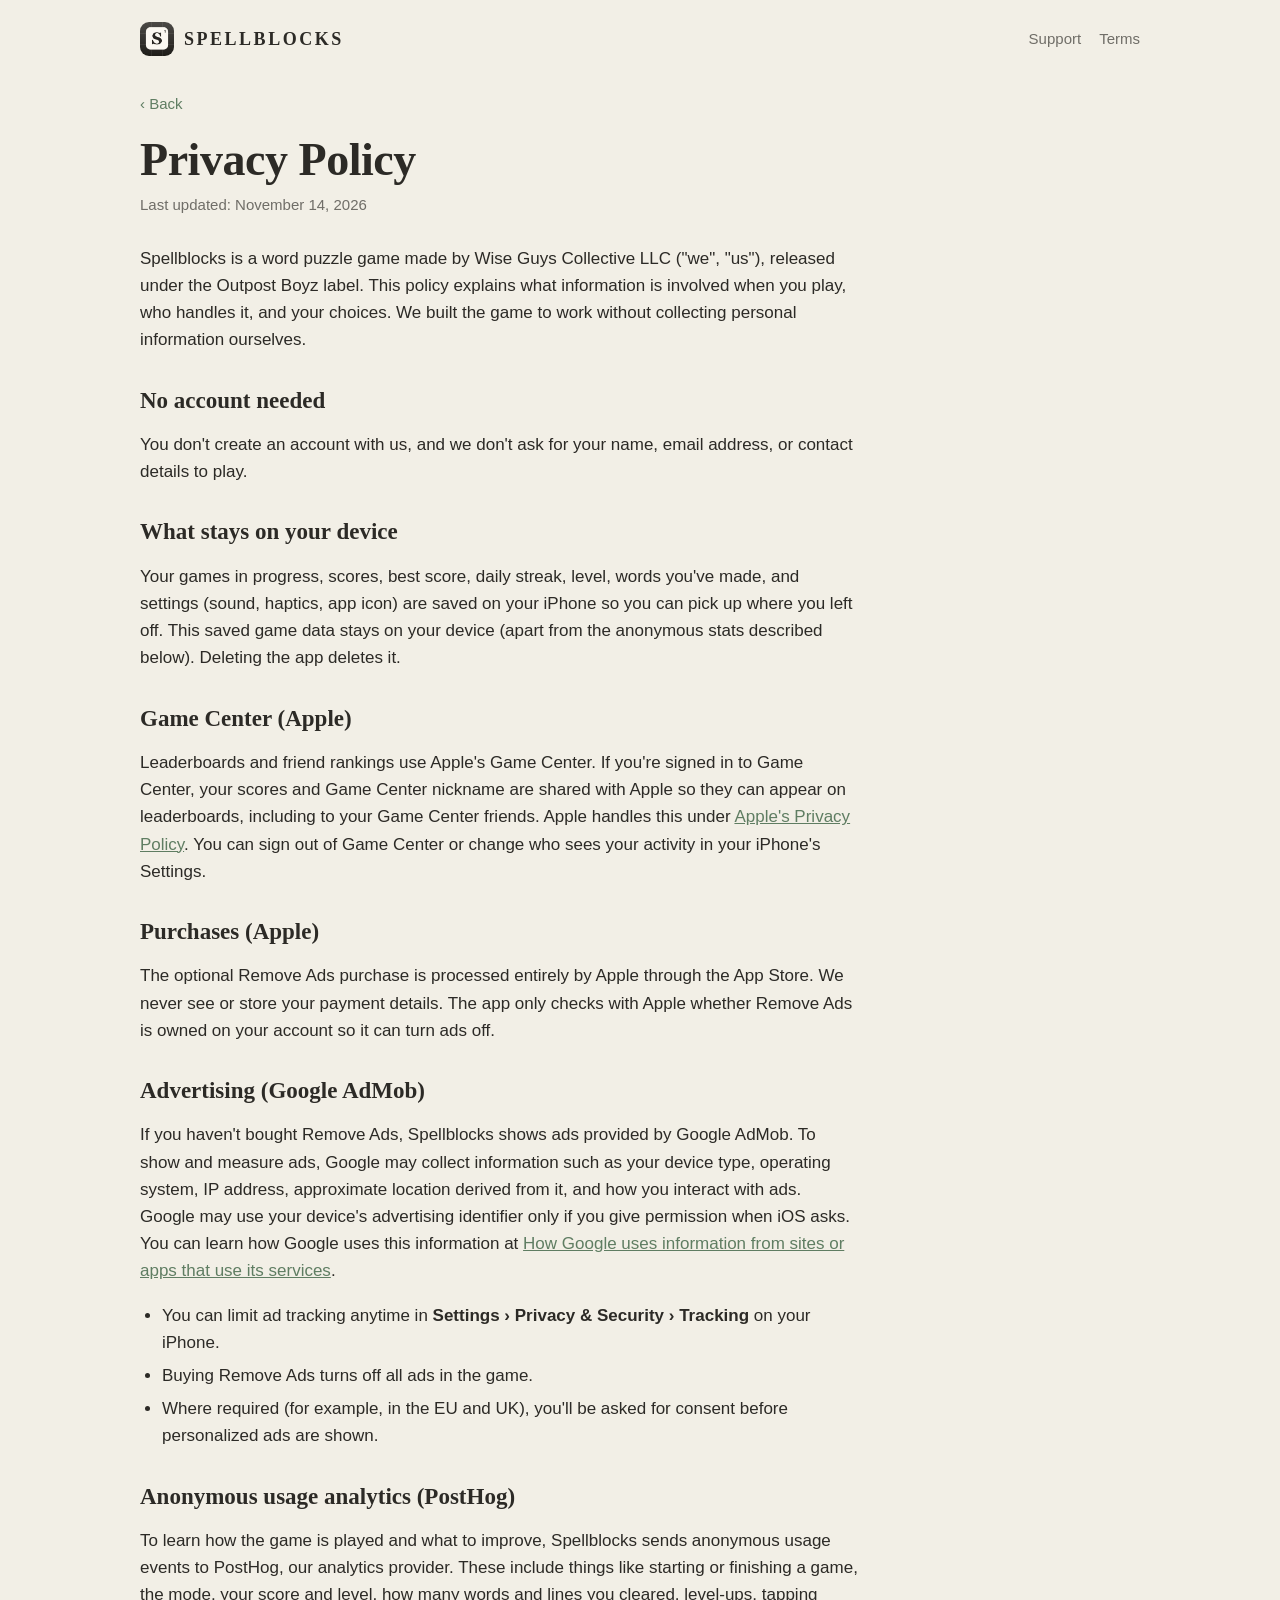
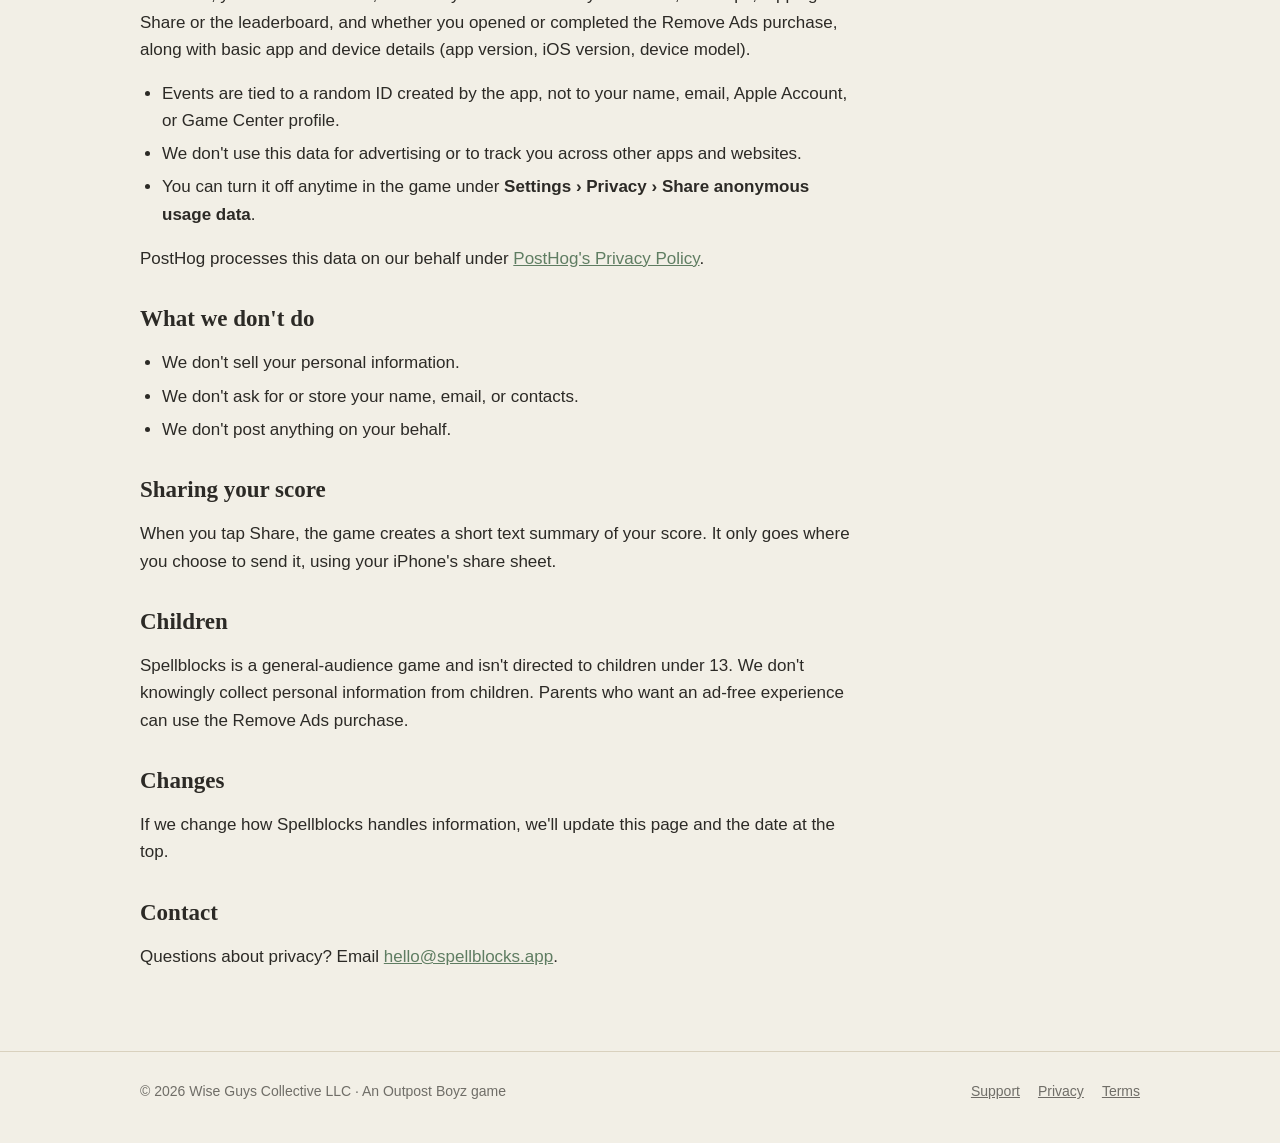
==== privacy.html @ eda9e36d "Add spellblocks.app website (home, privacy, support, terms)" ====
<!doctype html>
<html lang="en">
<head>
  <meta charset="utf-8">
  <meta name="viewport" content="width=device-width, initial-scale=1">
  <title>Privacy Policy — Spellblocks</title>
  <meta name="description" content="How Spellblocks handles your information.">
  <link rel="icon" type="image/png" sizes="32x32" href="favicon-32.png">
  <link rel="apple-touch-icon" href="apple-touch-icon.png">
  <link rel="stylesheet" href="styles.css">
</head>
<body>
  <div class="wrap">
    <header class="nav">
      <a class="brand" href="./"><img src="icon-512.png" alt=""><span class="wordmark">SPELLBLOCKS</span></a>
      <nav class="nav-links"><a href="support.html">Support</a><a href="terms.html">Terms</a></nav>
    </header>

    <main class="doc">
      <a class="back" href="./">‹ Back</a>
      <h1>Privacy Policy</h1>
      <p class="updated">Last updated: November 14, 2026</p>

      <p>Spellblocks is a word puzzle game made by Wise Guys Collective LLC ("we", "us"), released under the Outpost Boyz label. This policy explains what information is involved when you play, who handles it, and your choices. We built the game to work without collecting personal information ourselves.</p>

      <h2>No account needed</h2>
      <p>You don't create an account with us, and we don't ask for your name, email address, or contact details to play.</p>

      <h2>What stays on your device</h2>
      <p>Your games in progress, scores, best score, daily streak, level, words you've made, and settings (sound, haptics, app icon) are saved on your iPhone so you can pick up where you left off. This saved game data stays on your device (apart from the anonymous stats described below). Deleting the app deletes it.</p>

      <h2>Game Center (Apple)</h2>
      <p>Leaderboards and friend rankings use Apple's Game Center. If you're signed in to Game Center, your scores and Game Center nickname are shared with Apple so they can appear on leaderboards, including to your Game Center friends. Apple handles this under <a href="https://www.apple.com/legal/privacy/">Apple's Privacy Policy</a>. You can sign out of Game Center or change who sees your activity in your iPhone's Settings.</p>

      <h2>Purchases (Apple)</h2>
      <p>The optional Remove Ads purchase is processed entirely by Apple through the App Store. We never see or store your payment details. The app only checks with Apple whether Remove Ads is owned on your account so it can turn ads off.</p>

      <h2>Advertising (Google AdMob)</h2>
      <p>If you haven't bought Remove Ads, Spellblocks shows ads provided by Google AdMob. To show and measure ads, Google may collect information such as your device type, operating system, IP address, approximate location derived from it, and how you interact with ads. Google may use your device's advertising identifier only if you give permission when iOS asks. You can learn how Google uses this information at <a href="https://policies.google.com/technologies/partner-sites">How Google uses information from sites or apps that use its services</a>.</p>
      <ul>
        <li>You can limit ad tracking anytime in <strong>Settings › Privacy &amp; Security › Tracking</strong> on your iPhone.</li>
        <li>Buying Remove Ads turns off all ads in the game.</li>
        <li>Where required (for example, in the EU and UK), you'll be asked for consent before personalized ads are shown.</li>
      </ul>

      <h2>Anonymous usage analytics (PostHog)</h2>
      <p>To learn how the game is played and what to improve, Spellblocks sends anonymous usage events to PostHog, our analytics provider. These include things like starting or finishing a game, the mode, your score and level, how many words and lines you cleared, level-ups, tapping Share or the leaderboard, and whether you opened or completed the Remove Ads purchase, along with basic app and device details (app version, iOS version, device model).</p>
      <ul>
        <li>Events are tied to a random ID created by the app, not to your name, email, Apple Account, or Game Center profile.</li>
        <li>We don't use this data for advertising or to track you across other apps and websites.</li>
        <li>You can turn it off anytime in the game under <strong>Settings › Privacy › Share anonymous usage data</strong>.</li>
      </ul>
      <p>PostHog processes this data on our behalf under <a href="https://posthog.com/privacy">PostHog's Privacy Policy</a>.</p>

      <h2>What we don't do</h2>
      <ul>
        <li>We don't sell your personal information.</li>
        <li>We don't ask for or store your name, email, or contacts.</li>
        <li>We don't post anything on your behalf.</li>
      </ul>

      <h2>Sharing your score</h2>
      <p>When you tap Share, the game creates a short text summary of your score. It only goes where you choose to send it, using your iPhone's share sheet.</p>

      <h2>Children</h2>
      <p>Spellblocks is a general-audience game and isn't directed to children under 13. We don't knowingly collect personal information from children. Parents who want an ad-free experience can use the Remove Ads purchase.</p>

      <h2>Changes</h2>
      <p>If we change how Spellblocks handles information, we'll update this page and the date at the top.</p>

      <h2>Contact</h2>
      <p>Questions about privacy? Email <a href="mailto:hello@spellblocks.app">hello@spellblocks.app</a>.</p>
    </main>
  </div>

  <footer>
    <div class="wrap foot">
      <span>© 2026 Wise Guys Collective LLC · An Outpost Boyz game</span>
      <nav><a href="support.html">Support</a><a href="privacy.html">Privacy</a><a href="terms.html">Terms</a></nav>
    </div>
  </footer>
</body>
</html>
---- styles.css ----
/* Spellblocks site — same warm-ivory + serif identity as the app. */
:root {
  --bg: #f2efe6;
  --surface: #fbf8f1;
  --sunk: #ece6d8;
  --fg: #2c2a26;
  --muted: rgba(44, 42, 38, 0.66);
  --line: #d9d1be;
  --sage: #7c9a7e;
  --sage-deep: #5f7d62;
  --emerald: #2e8b6f;
  --sapphire: #3a5fa8;
  --amethyst: #7e57a0;
  --marigold: #e8a93b;
  --candy: #d45c8e;
  --serif: ui-serif, "New York", "Iowan Old Style", Georgia, "Times New Roman", serif;
  --sans: -apple-system, BlinkMacSystemFont, "SF Pro Text", "Segoe UI", Roboto, Helvetica, Arial, sans-serif;
  --radius: 16px;
  --max: 1040px;
}

:root:not([data-theme="light"]) {
  color-scheme: light dark;
}
@media (prefers-color-scheme: dark) {
  :root:not([data-theme="light"]) {
    --bg: #1d1c19;
    --surface: #26241f;
    --sunk: #2f2c26;
    --fg: #f2efe6;
    --muted: rgba(242, 239, 230, 0.68);
    --line: #3d3930;
    --sage: #94b396;
    --sage-deep: #a9c4ab;
  }
}

* { box-sizing: border-box; }
html { -webkit-text-size-adjust: 100%; }
body {
  margin: 0;
  background: var(--bg);
  color: var(--fg);
  font-family: var(--sans);
  font-size: 17px;
  line-height: 1.6;
}
a { color: var(--sage-deep); }
a:hover { text-decoration-thickness: 2px; }
img { max-width: 100%; display: block; }

.wrap { max-width: var(--max); margin: 0 auto; padding: 0 20px; }

/* Nav */
.nav { display: flex; align-items: center; justify-content: space-between; padding: 22px 0; gap: 16px; }
.brand { display: flex; align-items: center; gap: 10px; color: var(--fg); text-decoration: none; }
.brand img { width: 34px; height: 34px; border-radius: 9px; }
.wordmark { font-family: var(--serif); font-weight: 600; letter-spacing: 0.14em; font-size: 18px; }
.nav-links { display: flex; gap: 18px; font-size: 15px; }
.nav-links a { color: var(--muted); text-decoration: none; }
.nav-links a:hover { color: var(--fg); }

/* Buttons */
.btn {
  display: inline-flex; align-items: center; gap: 8px;
  padding: 14px 22px; border-radius: 13px;
  background: var(--fg); color: var(--bg);
  font-weight: 600; text-decoration: none; font-size: 16px;
}
.btn.secondary { background: transparent; color: var(--fg); border: 1px solid var(--line); }
.btn[aria-disabled="true"] { cursor: default; }

/* Hero */
.hero { padding: 40px 0 64px; display: grid; grid-template-columns: 1.05fr 1fr; gap: 48px; align-items: center; }
.eyebrow { font-size: 13px; letter-spacing: 0.16em; text-transform: uppercase; color: var(--muted); margin: 0 0 14px; }
h1, h2, h3 { font-family: var(--serif); font-weight: 600; line-height: 1.15; margin: 0; }
h1 { font-size: clamp(40px, 6vw, 64px); letter-spacing: -0.01em; }
.lede { font-size: 19px; color: var(--muted); margin: 18px 0 28px; max-width: 34ch; }
.cta-row { display: flex; flex-wrap: wrap; gap: 12px; align-items: center; }
.note { font-size: 14px; color: var(--muted); }

/* Letter tiles, like the board */
.board {
  background: var(--sunk); border-radius: 22px; padding: 18px;
  display: grid; grid-template-columns: repeat(6, 1fr); gap: 8px;
  max-width: 440px; margin-left: auto; width: 100%;
}
.cell { aspect-ratio: 1; border-radius: 10px; background: var(--surface); opacity: 0.55; }
.tile {
  aspect-ratio: 1; border-radius: 10px; color: #fff;
  display: grid; place-items: center;
  font-family: var(--serif); font-weight: 600; font-size: clamp(18px, 3.2vw, 28px);
  box-shadow: 0 1px 0 rgba(0, 0, 0, 0.08);
}
.t-emerald { background: var(--emerald); }
.t-sapphire { background: var(--sapphire); }
.t-amethyst { background: var(--amethyst); }
.t-marigold { background: var(--marigold); }
.t-candy { background: var(--candy); }

/* Sections */
section { padding: 56px 0; border-top: 1px solid var(--line); }
.section-head { max-width: 620px; margin-bottom: 32px; }
.section-head p { color: var(--muted); margin: 12px 0 0; }
h2 { font-size: clamp(28px, 4vw, 38px); }
.grid { display: grid; grid-template-columns: repeat(3, 1fr); gap: 16px; }
.card { background: var(--surface); border: 1px solid var(--line); border-radius: var(--radius); padding: 22px; }
.card h3 { font-size: 21px; margin-bottom: 6px; }
.card p { margin: 0; color: var(--muted); font-size: 16px; }
.step-num { font-family: var(--serif); color: var(--sage-deep); font-size: 15px; letter-spacing: 0.1em; margin-bottom: 8px; display: block; }
.chip { display: inline-block; font-size: 12px; font-weight: 700; letter-spacing: 0.08em; text-transform: uppercase; color: var(--sage-deep); margin-bottom: 8px; }

.final { text-align: center; padding: 72px 0; }
.final p { color: var(--muted); margin: 12px auto 26px; max-width: 46ch; }
.final .cta-row { justify-content: center; }

/* Footer */
footer { border-top: 1px solid var(--line); padding: 28px 0 40px; font-size: 14px; color: var(--muted); }
.foot { display: flex; flex-wrap: wrap; justify-content: space-between; gap: 12px; }
.foot nav { display: flex; gap: 18px; }
.foot a { color: var(--muted); }

/* Document pages (privacy, support, terms) */
.doc { max-width: 720px; padding: 12px 0 64px; }
.doc .back { display: inline-block; margin-bottom: 18px; font-size: 15px; text-decoration: none; }
.doc h1 { font-size: clamp(34px, 5vw, 46px); margin-bottom: 6px; }
.doc .updated { color: var(--muted); font-size: 15px; margin: 0 0 28px; }
.doc h2 { font-size: 23px; margin: 34px 0 8px; }
.doc p, .doc li { color: var(--fg); }
.doc ul { padding-left: 22px; }
.doc li { margin-bottom: 6px; }
.faq h3 { font-size: 19px; margin: 26px 0 6px; }
.faq p { margin: 0; }
.callout { background: var(--surface); border: 1px solid var(--line); border-radius: var(--radius); padding: 18px 20px; margin: 8px 0 8px; }

@media (max-width: 820px) {
  .hero { grid-template-columns: 1fr; gap: 32px; padding-top: 16px; }
  .board { margin: 0 auto; }
  .grid { grid-template-columns: 1fr; }
  .nav-links { gap: 14px; font-size: 14px; }
  .nav-links .hide-sm { display: none; }
}
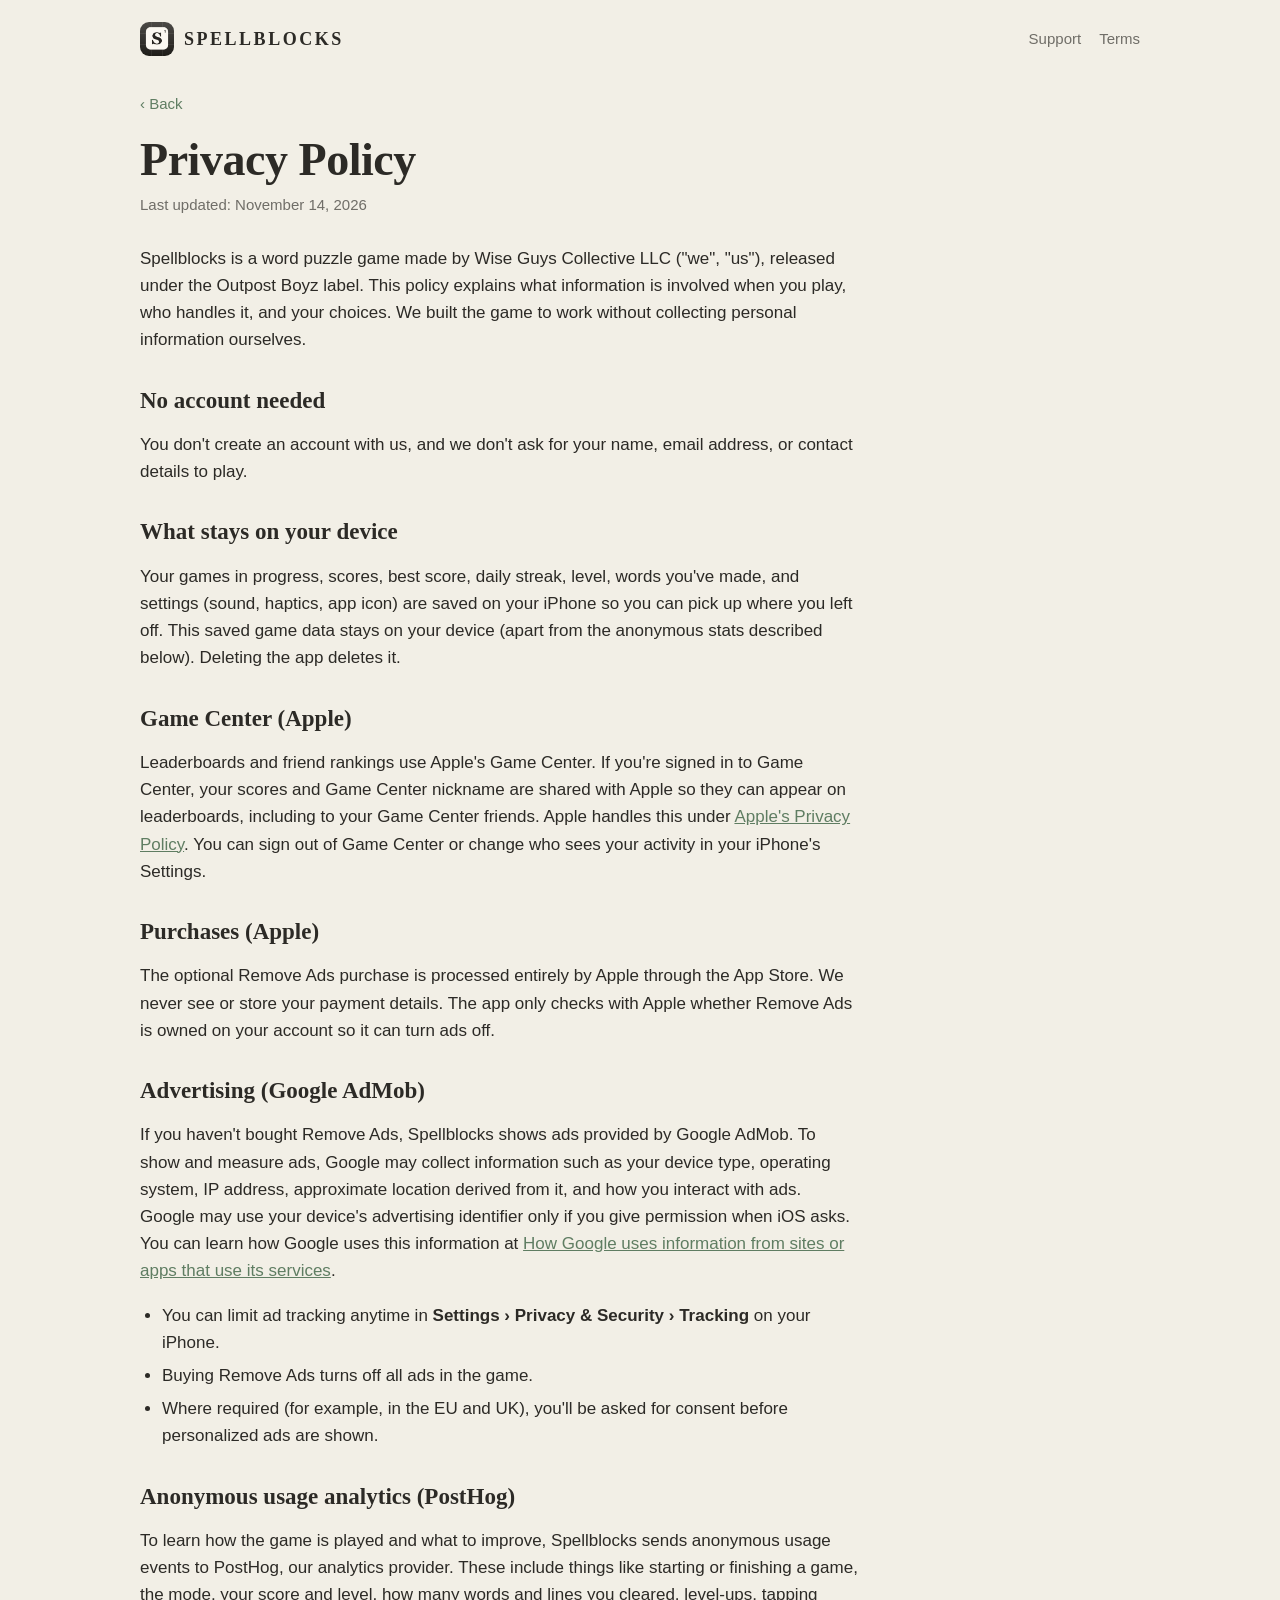
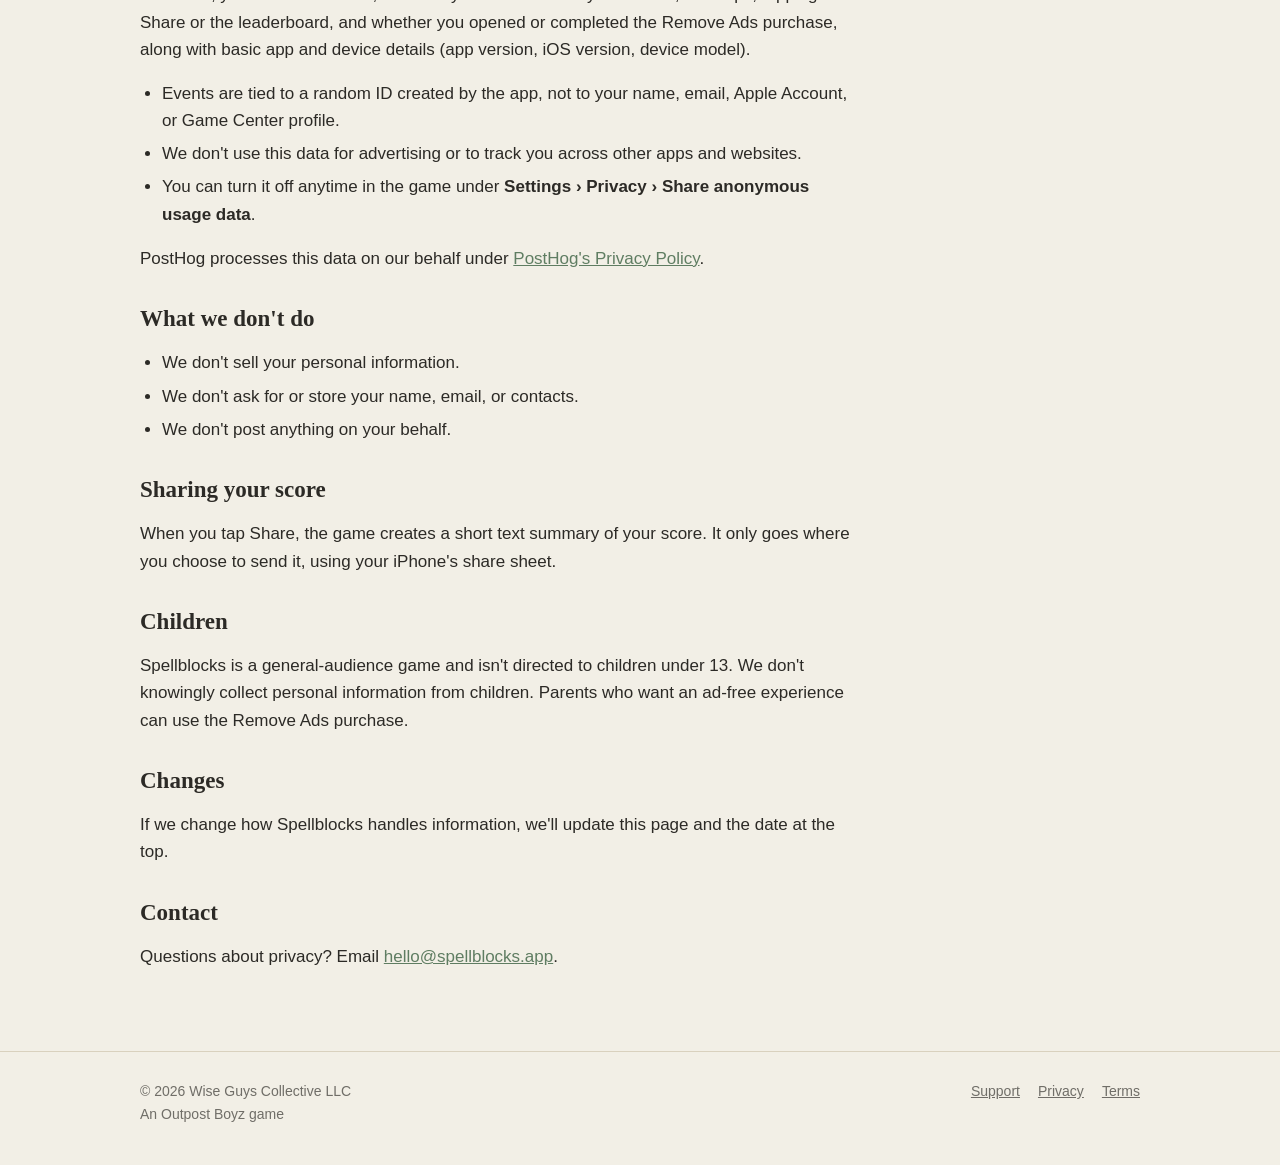
==== commit 2fe609ad: "Add files via upload" ====
--- a/privacy.html
+++ b/privacy.html
@@ -75,7 +75,7 @@
 
   <footer>
     <div class="wrap foot">
-      <span>© 2026 Wise Guys Collective LLC · An Outpost Boyz game</span>
+      <span>© 2026 Wise Guys Collective LLC<br>An Outpost Boyz game</span>
       <nav><a href="support.html">Support</a><a href="privacy.html">Privacy</a><a href="terms.html">Terms</a></nav>
     </div>
   </footer>
